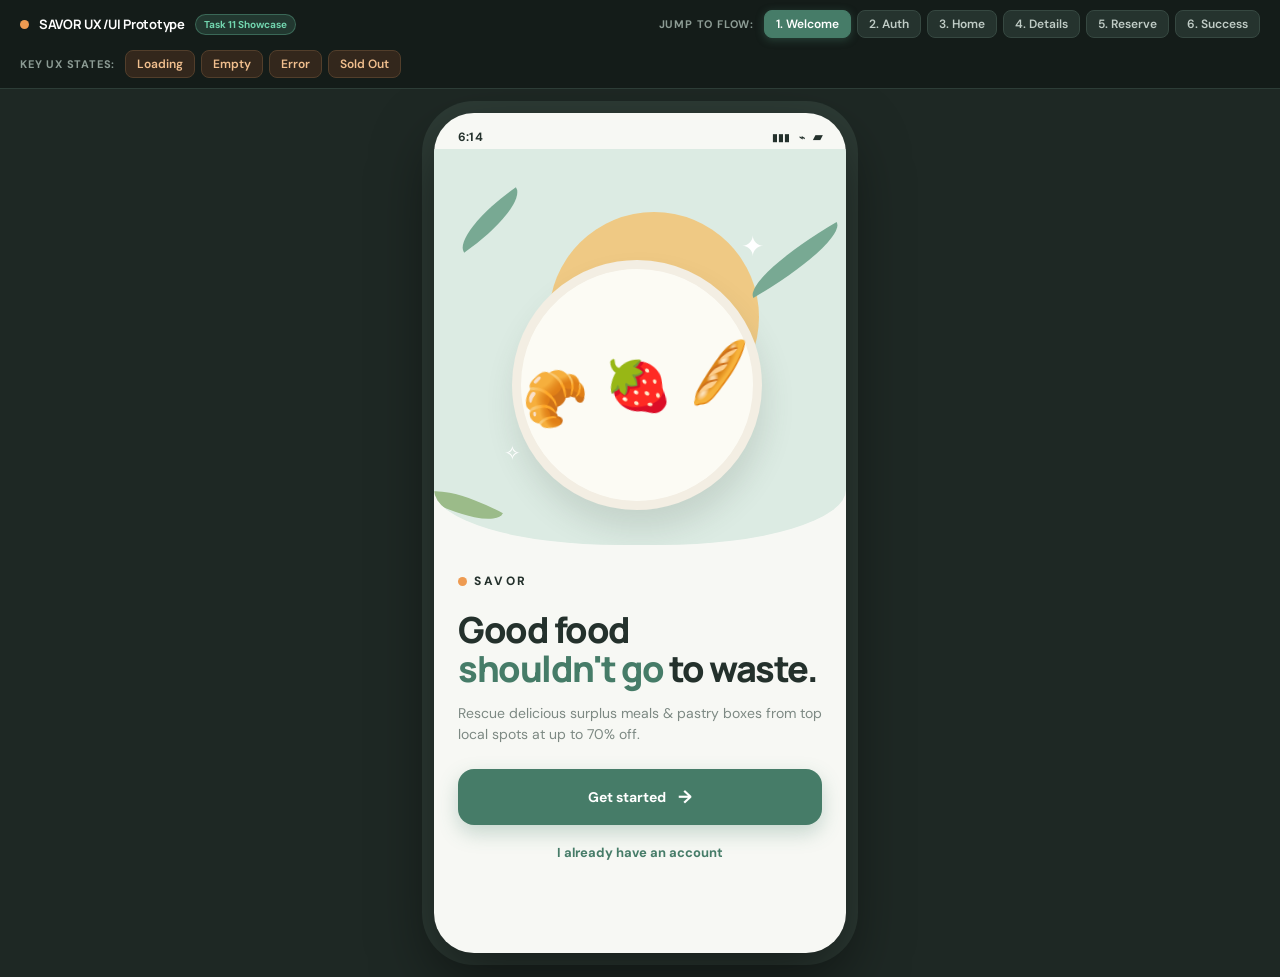
==== index.html @ 4ae8ae13 "Build complete Savor mobile experience Co-authored-by: Copilot <223556219+Copilot@users.noreply.gith" ====
<!doctype html>
<html lang="en">
  <head>
    <meta charset="UTF-8" />
    <meta name="viewport" content="width=device-width, initial-scale=1.0" />
    <meta name="theme-color" content="#f7f8f4" />
    <title>Savor — Good Food Rescued | Mobile UX/UI Design</title>
    <link rel="preconnect" href="https://fonts.googleapis.com" />
    <link rel="preconnect" href="https://fonts.gstatic.com" crossorigin />
    <link href="https://fonts.googleapis.com/css2?family=DM+Sans:ital,opsz,wght@0,9..40,400..800;1,9..40,400..800&family=Manrope:wght@500;600;700;800&display=swap" rel="stylesheet" />
    <link rel="stylesheet" href="styles.css" />
  </head>
  <body>
    <!-- Global Demo / State Switcher Bar -->
    <header class="demo-bar" aria-label="Interactive UX Prototype State Switcher">
      <div class="demo-branding">
        <span class="brand-dot"></span>
        <strong>SAVOR UX/UI Prototype</strong>
        <span class="demo-badge">Task 11 Showcase</span>
      </div>
      <div class="demo-nav">
        <span class="demo-label">Jump to Flow:</span>
        <button class="demo-btn active" data-go="welcome">1. Welcome</button>
        <button class="demo-btn" data-go="auth">2. Auth</button>
        <button class="demo-btn" data-go="home">3. Home</button>
        <button class="demo-btn" data-go="details">4. Details</button>
        <button class="demo-btn" data-go="reserve">5. Reserve</button>
        <button class="demo-btn" data-go="success">6. Success</button>
      </div>
      <div class="demo-states">
        <span class="demo-label">Key UX States:</span>
        <button class="demo-btn state-btn" data-go="loading">Loading</button>
        <button class="demo-btn state-btn" data-go="empty">Empty</button>
        <button class="demo-btn state-btn" data-go="error">Error</button>
        <button class="demo-btn state-btn" data-go="soldout">Sold Out</button>
      </div>
    </header>

    <div class="main-container">
      <main class="device-shell" aria-label="Savor mobile application preview">
        <!-- Status Bar -->
        <div class="status-bar">
          <span class="status-time" id="live-time">9:41</span>
          <div class="status-icons">
            <span title="Signal">▮▮▮</span>
            <span title="Wi-Fi">⌁</span>
            <span class="battery" title="Battery">▰</span>
          </div>
        </div>

        <section class="app-view">
          <div id="toast" class="toast" role="status" aria-live="polite"></div>

          <!-- 1. WELCOME / ONBOARDING SCREEN -->
          <section id="screen-welcome" class="screen active">
            <div class="welcome-art">
              <div class="sun"></div>
              <div class="leaf leaf-one"></div>
              <div class="leaf leaf-two"></div>
              <div class="leaf leaf-three"></div>
              <div class="plate">
                <span>🥐</span>
                <span>🍓</span>
                <span>🥖</span>
              </div>
              <div class="spark spark-one">✦</div>
              <div class="spark spark-two">✧</div>
            </div>
            <div class="welcome-copy">
              <div class="brand-mark"><span class="brand-dot"></span>SAVOR</div>
              <h1>Good food<br /><em>shouldn't go</em> to waste.</h1>
              <p>Rescue delicious surplus meals & pastry boxes from top local spots at up to 70% off.</p>
              <button class="button primary full" data-go="auth">Get started <span>→</span></button>
              <button class="text-button" data-go="auth">I already have an account</button>
            </div>
          </section>

          <!-- 2. AUTHENTICATION SCREEN -->
          <section id="screen-auth" class="screen">
            <header class="simple-header">
              <button class="icon-button" data-go="welcome" aria-label="Back">←</button>
              <span class="brand-mark small"><span class="brand-dot"></span>SAVOR</span>
              <span class="header-spacer"></span>
            </header>
            <div class="auth-content">
              <div class="eyebrow">WELCOME IN</div>
              <h2>Let's find your<br /><em>first rescue.</em></h2>
              <p class="muted">Join a community saving good food and supporting local neighborhood spots.</p>

              <form id="auth-form" onsubmit="return false;">
                <div class="form-stack">
                  <div class="input-group">
                    <label for="email">Email address</label>
                    <input id="email" type="email" placeholder="you@example.com" value="alex@example.com" required />
                  </div>
                  <div class="input-group">
                    <label for="password">Password</label>
                    <div class="password-input">
                      <input id="password" type="password" placeholder="At least 8 characters" value="password123" required />
                      <button type="button" id="toggle-password" aria-label="Toggle password visibility">👁</button>
                    </div>
                  </div>
                </div>
                <button type="submit" class="button primary full" id="auth-submit-btn" data-go="home">Continue <span>→</span></button>
              </form>

              <div class="divider"><span>or continue with</span></div>
              <button class="social-button" id="google-auth-btn"><span class="google">G</span> Google Sign-In</button>
              <p class="terms">By continuing, you agree to Savor's <u>Terms of Service</u> and <u>Privacy Policy</u>.</p>
            </div>
          </section>

          <!-- 3. HOME / EXPLORE SCREEN -->
          <section id="screen-home" class="screen">
            <header class="home-header">
              <div>
                <div class="greeting">TUESDAY, OCTOBER 7</div>
                <h2>Good morning, Alex <span>✦</span></h2>
              </div>
              <button class="avatar" title="Account profile">A</button>
            </header>

            <div class="location-pill" id="location-picker">
              <span>⌖</span> Brooklyn, NY <span class="chevron">⌄</span>
            </div>

            <div class="home-scroll">
              <!-- Impact Metrics Card -->
              <div class="impact-card">
                <div>
                  <span class="impact-label">YOUR IMPACT</span>
                  <strong>4.8 lbs</strong>
                  <p>of delicious food rescued · 2.1kg CO₂ saved</p>
                </div>
                <div class="impact-icon">♻</div>
                <div class="progress-line" title="Progress toward monthly goal"><span style="width: 65%;"></span></div>
              </div>

              <!-- Search Bar -->
              <div class="search-box">
                <span class="search-icon">⌕</span>
                <input type="text" id="search-input" aria-label="Search rescue boxes" placeholder="Search bakery, sushi, coffee, produce..." />
              </div>

              <!-- Categories -->
              <div class="section-heading">
                <h3>Rescues near you</h3>
                <button class="link-button" data-go="empty">See all (12)</button>
              </div>

              <div class="category-row" id="category-row">
                <button class="category active" data-cat="all">All</button>
                <button class="category" data-cat="bakery">Bakery</button>
                <button class="category" data-cat="produce">Produce</button>
                <button class="category" data-cat="meals">Prepared Meals</button>
                <button class="category" data-cat="cafe">Café & Coffee</button>
              </div>

              <!-- Rescue Cards List -->
              <div id="rescue-list">
                <!-- Card 1: Available -->
                <article class="rescue-card" data-go="details">
                  <div class="food-image bakery-image">
                    <span class="image-tag">ENDS SOON</span>
                    <button class="heart-btn" aria-label="Save to favorites">♡</button>
                    <div class="food-emoji">🥐</div>
                  </div>
                  <div class="card-info">
                    <div class="merchant-line">
                      <span>Le Petit Grain</span>
                      <span class="distance">0.3 mi</span>
                    </div>
                    <h3>Morning bakery surprise box</h3>
                    <p>Artisanal croissants, sourdough & danishes</p>
                    <div class="card-bottom">
                      <strong>$5.00 <del>$18.00</del></strong>
                      <span class="time urgent">● Pickup 10:00–10:30 AM</span>
                    </div>
                  </div>
                </article>

                <!-- Card 2: Available -->
                <article class="rescue-card" data-go="details">
                  <div class="food-image produce-image">
                    <button class="heart-btn" aria-label="Save to favorites">♡</button>
                    <div class="food-emoji">🥬</div>
                  </div>
                  <div class="card-info">
                    <div class="merchant-line">
                      <span>Greenhouse Market</span>
                      <span class="distance">0.7 mi</span>
                    </div>
                    <h3>Seasonal organic produce box</h3>
                    <p>Fresh organic fruits, herbs and leafy greens</p>
                    <div class="card-bottom">
                      <strong>$7.00 <del>$24.00</del></strong>
                      <span class="time">● Pickup 5:00–7:00 PM</span>
                    </div>
                  </div>
                </article>

                <!-- Card 3: Sold Out Trigger -->
                <article class="rescue-card sold-out-card" data-go="soldout">
                  <div class="food-image cafe-image">
                    <span class="image-tag tag-soldout">SOLD OUT</span>
                    <button class="heart-btn" aria-label="Save to favorites">♡</button>
                    <div class="food-emoji">☕</div>
                  </div>
                  <div class="card-info">
                    <div class="merchant-line">
                      <span>Brooklyn Craft Roast</span>
                      <span class="distance">0.5 mi</span>
                    </div>
                    <h3>Daily Espresso & Bagel Bag</h3>
                    <p>Freshly baked bagels & specialty coffee treats</p>
                    <div class="card-bottom">
                      <strong class="text-muted">$4.50 <del>$15.00</del></strong>
                      <span class="time disabled-text">● All boxes claimed</span>
                    </div>
                  </div>
                </article>
              </div>

              <!-- How Savor Works Section -->
              <div class="section-heading inspiration">
                <h3>How Savor works</h3>
              </div>
              <div class="how-card">
                <span class="how-num">01</span>
                <div>
                  <strong>Find surplus food</strong>
                  <p>Browse top local spots offering discounted surplus boxes.</p>
                </div>
                <span>→</span>
              </div>
            </div>

            <!-- Tab Navigation Bar -->
            <nav class="tab-bar">
              <button class="tab selected" data-tab="home"><span>⌂</span>Home</button>
              <button class="tab" data-tab="explore" data-go="empty"><span>⌕</span>Explore</button>
              <button class="tab" data-tab="saved" data-go="empty"><span>♡</span>Saved</button>
              <button class="tab" data-tab="profile" data-go="auth"><span>♙</span>Profile</button>
            </nav>
          </section>

          <!-- 4. PRODUCT DETAILS SCREEN -->
          <section id="screen-details" class="screen">
            <header class="detail-header">
              <button class="round-button" data-go="home" aria-label="Back">←</button>
              <div class="detail-actions">
                <button class="round-button heart-toggle-detail" aria-label="Favorite">♡</button>
                <button class="round-button share-detail" aria-label="Share">⤴</button>
              </div>
            </header>
            <div class="detail-scroll">
              <div class="detail-image bakery-image">
                <span class="image-tag">3 BOXES LEFT</span>
                <div class="detail-food">🥐</div>
                <div class="image-dots"><i class="active"></i><i></i><i></i></div>
              </div>
              <div class="detail-content">
                <div class="merchant-line">
                  <span>LE PETIT GRAIN · 0.3 MI AWAY</span>
                  <span class="verified" title="Verified Partner">✓</span>
                </div>
                <h1>Morning bakery surprise box</h1>
                <p class="detail-description">
                  A delicious assortment of today's freshly baked artisanal pastries, croissants, brioches, and sourdough loaves that deserve to be enjoyed. Help reduce waste while savoring gourmet bakery items.
                </p>

                <div class="detail-facts">
                  <div>
                    <span>📦</span>
                    <strong>4–6 items</strong>
                    <small>Estimated contents</small>
                  </div>
                  <div>
                    <span>⏰</span>
                    <strong>10:00–10:30 AM</strong>
                    <small>Pickup window today</small>
                  </div>
                  <div>
                    <span>🌱</span>
                    <strong>Vegetarian</strong>
                    <small>Dietary info</small>
                  </div>
                </div>

                <div class="seller">
                  <div class="seller-logo">LP</div>
                  <div>
                    <strong>Le Petit Grain Bakery</strong>
                    <p>4.9 ★★★★★ (128 rescues)</p>
                  </div>
                  <button class="link-button" id="view-shop-btn">View shop</button>
                </div>
              </div>
            </div>

            <div class="bottom-cta">
              <div>
                <span class="price">$5.00</span>
                <del>$18.00</del>
                <small>Taxes included</small>
              </div>
              <button class="button primary" data-go="reserve">Reserve box <span>→</span></button>
            </div>
          </section>

          <!-- 5. ACTION / FORM (RESERVATION & CHECKOUT) SCREEN -->
          <section id="screen-reserve" class="screen">
            <header class="simple-header">
              <button class="icon-button" data-go="details" aria-label="Back">←</button>
              <strong>Reserve your rescue</strong>
              <span class="header-spacer"></span>
            </header>

            <div class="reserve-scroll">
              <div class="stepper">
                <span class="done" title="Step 1: Item Selected">✓</span>
                <i></i>
                <span class="current" title="Step 2: Pickup & Payment Details">2</span>
                <i></i>
                <span>3</span>
              </div>

              <div class="reservation-summary">
                <div class="mini-food bakery-image">🥐</div>
                <div>
                  <strong>Morning bakery surprise box</strong>
                  <p>Le Petit Grain · Today</p>
                </div>
                <div class="summary-price">$5.00</div>
              </div>

              <div class="form-section">
                <div class="section-heading">
                  <h3>Reservation details</h3>
                  <span class="required">ALL FIELDS REQUIRED</span>
                </div>

                <label for="pickup-name">Pickup Person Name
                  <input type="text" id="pickup-name" value="Alex Morgan" required />
                </label>

                <div class="input-group">
                  <span class="label-text" id="quantity-select-label">Quantity</span>
                  <div class="quantity-control" aria-labelledby="quantity-select-label">
                    <button type="button" class="qty-btn" id="qty-minus" aria-label="Decrease quantity">-</button>
                    <span id="qty-value">1 box</span>
                    <button type="button" class="qty-btn" id="qty-plus" aria-label="Increase quantity">+</button>
                  </div>
                </div>

                <div class="input-group">
                  <span class="label-text">Pickup Time Window</span>
                  <div class="select-input" id="time-window-select">
                    <span>Today, 10:00 AM – 10:30 AM</span>
                    <span class="chevron">⌄</span>
                  </div>
                </div>

                <div class="input-group">
                  <span class="label-text">Payment Method</span>
                  <div class="select-input" id="payment-method-select">
                    <span><span class="card-brand">VISA</span> •••• 4242</span>
                    <span class="chevron">Change ⌄</span>
                  </div>
                </div>
              </div>

              <!-- Price Breakdown -->
              <div class="price-breakdown">
                <div class="breakdown-row"><span>Item subtotal (1x box)</span><span>$5.00</span></div>
                <div class="breakdown-row"><span>Service fee (Food rescue support)</span><span>$0.50</span></div>
                <div class="breakdown-row total-row"><span>Total charge</span><span id="checkout-total">$5.50</span></div>
              </div>

              <div class="notice"><span>💡</span>
                <p>Please bring your own reusable bag if possible. Show your digital order ticket upon pickup.</p>
              </div>
            </div>

            <div class="bottom-cta">
              <div>
                <span class="price" id="checkout-total-cta">$5.50</span>
                <small>Charged upon confirmation</small>
              </div>
              <button class="button primary" id="confirm-reservation-btn" data-go="success">Confirm reservation</button>
            </div>
          </section>

          <!-- 6. CONFIRMATION / SUCCESS SCREEN -->
          <section id="screen-success" class="screen">
            <div class="success-content">
              <div class="success-mark">✓</div>
              <div class="eyebrow">RESERVATION CONFIRMED</div>
              <h1>Your rescue is<br /><em>waiting for you.</em></h1>
              <p class="muted">We've saved your Morning bakery box at Le Petit Grain!</p>

              <!-- Digital Ticket Component -->
              <div class="ticket">
                <div class="ticket-top">
                  <div>
                    <span>PICKUP WINDOW TODAY</span>
                    <strong>10:00 AM – 10:30 AM</strong>
                  </div>
                  <div class="ticket-code">
                    SVR
                    <b>#2841</b>
                  </div>
                </div>
                <div class="ticket-divider"></div>
                <div class="ticket-bottom">
                  <div class="seller-logo">LP</div>
                  <div>
                    <strong>Le Petit Grain Bakery</strong>
                    <p>182 Atlantic Ave, Brooklyn NY</p>
                  </div>
                  <span class="map-pin">⌖</span>
                </div>
                <!-- Simulated Barcode -->
                <div class="ticket-barcode">
                  <div class="barcode-lines">||||| | |||| ||| |||| | ||||| |||</div>
                  <small>Present this screen to staff at pickup</small>
                </div>
              </div>

              <div class="success-actions">
                <button class="button primary full" data-go="home">Back to Home <span>→</span></button>
                <button class="outline-button full" id="add-cal-btn">Add to Calendar 📅</button>
              </div>
              <p class="success-foot">Confirmation receipt emailed to <strong>alex@example.com</strong></p>
            </div>
          </section>

          <!-- 7. STATE: EMPTY STATE -->
          <section id="screen-empty" class="screen state-screen">
            <button class="icon-button back-state" data-go="home" aria-label="Back">←</button>
            <div class="state-illustration">⌕</div>
            <h2>No rescues here <em>yet.</em></h2>
            <p class="muted">All surplus boxes in this category have been claimed for today. Check back soon or try expanding your search distance.</p>
            <button class="button primary" data-go="home">Back to Home</button>
          </section>

          <!-- 8. STATE: ERROR STATE -->
          <section id="screen-error" class="screen state-screen">
            <button class="icon-button back-state" data-go="home" aria-label="Back">←</button>
            <div class="state-illustration error">!</div>
            <h2>Something went<br /><em>off course.</em></h2>
            <p class="muted">We couldn't load nearby rescues due to a connection drop. Please check your internet connection.</p>
            <button class="button primary" id="retry-error-btn" data-state="loading">Retry connection</button>
          </section>

          <!-- 9. STATE: LOADING STATE -->
          <section id="screen-loading" class="screen state-screen">
            <div class="spinner"></div>
            <h2>Finding good food<br /><em>near you...</em></h2>
            <p class="muted">Locating nearby partners and available surplus boxes.</p>
          </section>

          <!-- 10. STATE: SOLD OUT / DISABLED STATE -->
          <section id="screen-soldout" class="screen">
            <header class="detail-header">
              <button class="round-button" data-go="home" aria-label="Back">←</button>
              <div class="detail-actions">
                <button class="round-button">♡</button>
              </div>
            </header>
            <div class="detail-scroll">
              <div class="detail-image cafe-image">
                <span class="image-tag tag-soldout">SOLD OUT FOR TODAY</span>
                <div class="detail-food">☕</div>
              </div>
              <div class="detail-content">
                <div class="merchant-line">
                  <span>BROOKLYN CRAFT ROAST · 0.5 MI AWAY</span>
                  <span class="verified">✓</span>
                </div>
                <h1>Daily Espresso & Bagel Bag</h1>
                <p class="detail-description">
                  Freshly baked artisanal bagels & espresso roast treats. All surplus boxes for today have been claimed by fellow food rescuers.
                </p>

                <div class="disabled-banner">
                  <span>⏰</span>
                  <div>
                    <strong>Sold Out for Today</strong>
                    <p>New surplus boxes from this store drop daily at 8:00 AM.</p>
                  </div>
                </div>

                <div class="seller">
                  <div class="seller-logo">BC</div>
                  <div>
                    <strong>Brooklyn Craft Roast</strong>
                    <p>4.8 ★★★★★ (94 rescues)</p>
                  </div>
                  <button class="link-button">Notify me when available</button>
                </div>
              </div>
            </div>

            <div class="bottom-cta disabled-cta">
              <div>
                <span class="price text-muted">$4.50</span>
                <small>Currently unavailable</small>
              </div>
              <button class="button primary full disabled-btn" disabled>Sold Out for Today</button>
            </div>
          </section>

        </section>
      </main>
    </div>

    <script src="app.js"></script>
  </body>
</html>
---- styles.css ----
:root {
  --ink: #24312c;
  --muted: #7d8983;
  --green: #467c68;
  --green-dark: #32584a;
  --light-green: #dfece4;
  --cream: #f7f8f4;
  --orange: #ee9b51;
  --orange-dark: #cc782f;
  --red: #d9534f;
  --line: #e5e9e4;
  --card-bg: #ffffff;
  --shadow-sm: 0 4px 12px rgba(45, 65, 56, 0.06);
  --shadow-lg: 0 18px 45px rgba(45, 65, 56, 0.12);
  --radius-sm: 8px;
  --radius-md: 14px;
  --radius-lg: 20px;
}

* {
  box-sizing: border-box;
}

body {
  margin: 0;
  background: #1e2824;
  color: var(--ink);
  font-family: "DM Sans", -apple-system, BlinkMacSystemFont, sans-serif;
  min-height: 100vh;
  display: flex;
  flex-direction: column;
}

button, input {
  font: inherit;
}

/* Global Demo Switcher Bar */
.demo-bar {
  background: #141c19;
  border-bottom: 1px solid #2d3d37;
  padding: 10px 20px;
  display: flex;
  flex-wrap: wrap;
  align-items: center;
  justify-content: space-between;
  gap: 12px;
  color: #d1d9d5;
  font-size: 13px;
  z-index: 100;
}

.demo-branding {
  display: flex;
  align-items: center;
  gap: 10px;
}

.demo-branding strong {
  color: #ffffff;
  font-family: "Manrope", sans-serif;
  font-weight: 700;
  letter-spacing: -0.3px;
}

.demo-badge {
  background: rgba(70, 124, 104, 0.3);
  color: #72d6af;
  font-size: 10px;
  font-weight: 700;
  padding: 3px 8px;
  border-radius: 20px;
  border: 1px solid rgba(114, 214, 175, 0.3);
}

.demo-nav, .demo-states {
  display: flex;
  align-items: center;
  gap: 6px;
  flex-wrap: wrap;
}

.demo-label {
  font-size: 11px;
  color: #8c9b94;
  text-transform: uppercase;
  letter-spacing: 0.8px;
  font-weight: 700;
  margin-right: 4px;
}

.demo-btn {
  background: #25332e;
  border: 1px solid #364841;
  color: #c0ccc6;
  padding: 5px 11px;
  border-radius: 8px;
  font-size: 12px;
  font-weight: 600;
  cursor: pointer;
  transition: all 0.15s ease;
}

.demo-btn:hover {
  background: #32453e;
  color: #ffffff;
  border-color: #486157;
}

.demo-btn.active {
  background: var(--green);
  color: #ffffff;
  border-color: var(--green);
  box-shadow: 0 2px 8px rgba(70, 124, 104, 0.4);
}

.demo-btn.state-btn {
  border-color: #523e2b;
  background: #33271c;
  color: #f1bf8e;
}

.demo-btn.state-btn:hover {
  background: var(--orange-dark);
  color: #ffffff;
  border-color: var(--orange-dark);
}

/* Device Shell Layout */
.main-container {
  flex: 1;
  display: flex;
  align-items: center;
  justify-content: center;
  padding: 24px 16px;
}

.device-shell {
  width: 100%;
  max-width: 412px;
  min-height: 840px;
  background: var(--cream);
  position: relative;
  overflow: hidden;
  border-radius: 40px;
  box-shadow: 0 25px 60px rgba(0, 0, 0, 0.5), 0 0 0 12px #2d3b35;
}

/* Phone Status Bar */
.status-bar {
  height: 36px;
  padding: 12px 24px 0;
  display: flex;
  justify-content: space-between;
  align-items: center;
  font-size: 12px;
  font-weight: 700;
  letter-spacing: 0.2px;
  color: var(--ink);
  z-index: 10;
  position: relative;
}

.status-icons {
  display: flex;
  gap: 8px;
  align-items: center;
  font-size: 10px;
}

.battery {
  font-size: 12px;
  color: var(--ink);
}

/* App View Container */
.app-view {
  min-height: calc(840px - 36px);
  position: relative;
}

.screen {
  display: none;
  min-height: calc(840px - 36px);
  position: relative;
}

.screen.active {
  display: block;
  animation: fadeIn 0.2s ease-out;
}

@keyframes fadeIn {
  from { opacity: 0; transform: translateY(4px); }
  to { opacity: 1; transform: translateY(0); }
}

/* Toast Notifications */
.toast {
  position: absolute;
  top: 12px;
  left: 20px;
  right: 20px;
  z-index: 99;
  background: #18221e;
  color: #ffffff;
  padding: 12px 16px;
  border-radius: 12px;
  font-size: 12px;
  font-weight: 600;
  text-align: center;
  box-shadow: 0 10px 25px rgba(0, 0, 0, 0.3);
  transform: translateY(-80px);
  opacity: 0;
  transition: all 0.3s cubic-bezier(0.175, 0.885, 0.32, 1.275);
  pointer-events: none;
}

.toast.show {
  transform: translateY(0);
  opacity: 1;
}

/* Shared UI Branding & Elements */
.brand-mark {
  display: flex;
  align-items: center;
  gap: 7px;
  font-size: 12px;
  font-weight: 800;
  letter-spacing: 2.5px;
  color: var(--ink);
}

.brand-mark.small {
  font-size: 11px;
}

.brand-dot {
  background: var(--orange);
  width: 9px;
  height: 9px;
  border-radius: 50%;
  display: inline-block;
}

.header-spacer {
  width: 24px;
}

/* Button Component Styles */
.button {
  border: 0;
  border-radius: 16px;
  padding: 16px 20px;
  font-weight: 700;
  font-size: 14px;
  cursor: pointer;
  display: inline-flex;
  align-items: center;
  justify-content: center;
  gap: 12px;
  transition: transform 0.15s ease, background 0.15s ease, box-shadow 0.15s ease;
}

.button:active {
  transform: scale(0.98);
}

.button.primary {
  color: white;
  background: var(--green);
  box-shadow: 0 8px 20px rgba(70, 124, 104, 0.28);
}

.button.primary:hover {
  background: var(--green-dark);
}

.button.full {
  width: 100%;
}

.button span {
  font-size: 18px;
}

.button.disabled-btn, .button:disabled {
  background: #cbd3ce;
  color: #7b8881;
  box-shadow: none;
  cursor: not-allowed;
  transform: none;
}

.text-button, .link-button {
  border: 0;
  background: none;
  color: var(--green);
  font-weight: 700;
  cursor: pointer;
}

.text-button {
  display: block;
  margin: 18px auto 0;
  font-size: 13px;
}

.link-button {
  font-size: 12px;
}

.simple-header {
  height: 64px;
  padding: 12px 20px;
  display: flex;
  align-items: center;
  justify-content: space-between;
}

.icon-button, .round-button {
  background: none;
  border: 0;
  color: var(--ink);
  font-size: 20px;
  cursor: pointer;
  display: grid;
  place-items: center;
  width: 36px;
  height: 36px;
  border-radius: 50%;
}

.icon-button:hover, .round-button:hover {
  background: rgba(0, 0, 0, 0.05);
}

/* 1. WELCOME SCREEN */
.welcome-art {
  height: 44vh;
  min-height: 330px;
  background: #dcebe3;
  position: relative;
  overflow: hidden;
  border-radius: 0 0 45% 45% / 0 0 14% 14%;
}

.sun {
  position: absolute;
  width: 210px;
  height: 210px;
  background: #f1c77c;
  border-radius: 50%;
  top: 16%;
  left: 28%;
  opacity: 0.92;
}

.plate {
  position: absolute;
  background: #fcfbf4;
  border: 9px solid #f3eee3;
  width: 250px;
  height: 250px;
  border-radius: 50%;
  top: 28%;
  left: 19%;
  box-shadow: 0 20px 30px rgba(66, 80, 67, 0.15);
  display: flex;
  align-items: center;
  justify-content: center;
  gap: 16px;
  font-size: 54px;
  transform: rotate(-9deg);
}

.leaf {
  position: absolute;
  width: 80px;
  height: 24px;
  background: #78a993;
  border-radius: 100% 0;
  transform: rotate(-35deg);
}

.leaf-one { top: 15%; left: 4%; }
.leaf-two { top: 25%; right: -1%; transform: rotate(150deg); width: 110px; }
.leaf-three { bottom: 7%; left: -3%; transform: rotate(28deg); background: #9bbb89; }

.spark { position: absolute; color: white; font-size: 28px; }
.spark-one { top: 20%; right: 20%; }
.spark-two { bottom: 20%; left: 17%; font-size: 20px; }

.welcome-copy {
  padding: 28px 24px;
}

.welcome-copy h1, .auth-content h2, .state-screen h2 {
  font: 800 36px/1.08 "Manrope", sans-serif;
  letter-spacing: -1.5px;
  margin: 22px 0 14px;
}

.welcome-copy h1 em, .auth-content h2 em, .state-screen h2 em, .success-content h1 em {
  color: var(--green);
  font-style: normal;
}

.welcome-copy p {
  color: var(--muted);
  margin: 0 0 24px;
  line-height: 1.5;
  font-size: 14px;
}

/* 2. AUTHENTICATION SCREEN */
.auth-content {
  padding: 24px 24px 32px;
}

.eyebrow, .greeting {
  font-size: 10px;
  letter-spacing: 1.8px;
  color: var(--green);
  font-weight: 800;
  text-transform: uppercase;
}

.auth-content h2 {
  font-size: 32px;
  margin: 14px 0 10px;
}

.muted {
  color: var(--muted);
  line-height: 1.5;
  font-size: 13px;
}

.form-stack {
  display: grid;
  gap: 16px;
  margin: 24px 0 20px;
}

.input-group {
  display: grid;
  gap: 6px;
}

.input-group label, .label-text {
  font-size: 12px;
  font-weight: 700;
  color: #4e5e56;
}

input, .select-input {
  border: 1px solid var(--line);
  border-radius: 12px;
  padding: 14px 16px;
  background: #ffffff;
  color: var(--ink);
  outline: none;
  font-size: 14px;
  width: 100%;
  transition: border-color 0.2s;
}

input:focus {
  border-color: var(--green);
  box-shadow: 0 0 0 3px rgba(70, 124, 104, 0.12);
}

.password-input {
  display: flex;
  background: white;
  border: 1px solid var(--line);
  border-radius: 12px;
  overflow: hidden;
}

.password-input input {
  border: 0;
  flex: 1;
  background: transparent;
}

.password-input button {
  border: 0;
  background: none;
  color: var(--muted);
  padding: 0 14px;
  cursor: pointer;
}

.divider {
  display: flex;
  align-items: center;
  gap: 12px;
  color: #a0aaa4;
  font-size: 11px;
  margin: 20px 0;
}

.divider:before, .divider:after {
  content: "";
  height: 1px;
  background: var(--line);
  flex: 1;
}

.social-button, .outline-button {
  border: 1px solid var(--line);
  background: #ffffff;
  border-radius: 14px;
  padding: 14px;
  width: 100%;
  font-weight: 700;
  font-size: 13px;
  color: var(--ink);
  cursor: pointer;
  transition: background 0.15s;
}

.social-button:hover, .outline-button:hover {
  background: #f0f4f1;
}

.google {
  font-weight: 800;
  color: #4285f4;
  margin-right: 6px;
}

.terms {
  text-align: center;
  color: #a2aaa5;
  font-size: 10px;
  line-height: 1.5;
  margin-top: 18px;
}

/* 3. HOME SCREEN */
.home-header {
  padding: 16px 20px 8px;
  display: flex;
  justify-content: space-between;
  align-items: center;
}

.home-header h2 {
  margin: 6px 0 0;
  font: 700 20px "Manrope", sans-serif;
}

.home-header h2 span {
  color: var(--orange);
}

.avatar {
  width: 38px;
  height: 38px;
  border: 0;
  border-radius: 50%;
  background: #c9ded2;
  color: var(--green);
  font-weight: 800;
  cursor: pointer;
}

.location-pill {
  margin: 0 20px 14px;
  color: var(--green);
  font-size: 12px;
  font-weight: 700;
  display: inline-flex;
  gap: 6px;
  align-items: center;
  cursor: pointer;
}

.chevron {
  font-size: 10px;
}

.home-scroll {
  padding: 0 20px 90px;
  max-height: calc(840px - 140px);
  overflow-y: auto;
}

.impact-card {
  position: relative;
  background: var(--green);
  color: white;
  border-radius: 18px;
  padding: 16px 18px;
  overflow: hidden;
  margin-bottom: 16px;
}

.impact-label {
  display: block;
  font-size: 9px;
  letter-spacing: 1.4px;
  opacity: 0.8;
  font-weight: 800;
}

.impact-card strong {
  font: 800 28px "Manrope", sans-serif;
  display: block;
  margin-top: 4px;
}

.impact-card p {
  font-size: 11px;
  margin: 2px 0 14px;
  opacity: 0.85;
}

.impact-icon {
  position: absolute;
  right: 20px;
  top: 18px;
  border: 1px solid rgba(255, 255, 255, 0.35);
  width: 42px;
  height: 42px;
  border-radius: 50%;
  display: grid;
  place-items: center;
  font-size: 20px;
}

.progress-line {
  height: 4px;
  background: rgba(255, 255, 255, 0.2);
  border-radius: 4px;
}

.progress-line span {
  display: block;
  height: 100%;
  background: #f3cb80;
  border-radius: 4px;
}

/* Search Box */
.search-box {
  position: relative;
  margin-bottom: 18px;
}

.search-icon {
  position: absolute;
  left: 14px;
  top: 50%;
  transform: translateY(-50%);
  color: var(--muted);
  font-size: 16px;
}

.search-box input {
  padding-left: 38px;
  background: #ffffff;
  border-radius: 14px;
  font-size: 13px;
}

.section-heading {
  display: flex;
  align-items: center;
  justify-content: space-between;
  margin: 20px 0 12px;
}

.section-heading h3 {
  font: 700 16px "Manrope", sans-serif;
  margin: 0;
}

.category-row {
  display: flex;
  gap: 8px;
  overflow-x: auto;
  margin-bottom: 16px;
  padding-bottom: 4px;
  scrollbar-width: none;
}

.category {
  border: 1px solid var(--line);
  background: #ffffff;
  border-radius: 20px;
  padding: 8px 14px;
  color: #72827a;
  font-size: 12px;
  font-weight: 600;
  white-space: nowrap;
  cursor: pointer;
  transition: all 0.15s;
}

.category.active {
  background: #dcebe3;
  color: var(--green);
  border-color: #bcdac9;
  font-weight: 700;
}

/* Rescue Cards */
.rescue-card {
  background: #ffffff;
  border-radius: 18px;
  margin-bottom: 14px;
  overflow: hidden;
  box-shadow: var(--shadow-sm);
  cursor: pointer;
  transition: transform 0.15s, box-shadow 0.15s;
}

.rescue-card:hover {
  transform: translateY(-2px);
  box-shadow: 0 8px 24px rgba(45, 65, 56, 0.12);
}

.food-image {
  height: 135px;
  position: relative;
  display: grid;
  place-items: center;
  overflow: hidden;
}

.bakery-image { background: linear-gradient(135deg, #f4c285, #de8753); }
.produce-image { background: linear-gradient(135deg, #b4d19c, #669b78); }
.cafe-image { background: linear-gradient(135deg, #c7a17a, #8c6239); }

.food-emoji {
  font-size: 80px;
  filter: drop-shadow(0 10px 7px rgba(74, 43, 22, 0.22));
  transform: rotate(-9deg);
}

.image-tag {
  position: absolute;
  left: 12px;
  top: 12px;
  padding: 5px 8px;
  background: rgba(252, 251, 246, 0.92);
  border-radius: 6px;
  font-size: 9px;
  letter-spacing: 0.8px;
  color: #a35c36;
  font-weight: 800;
}

.tag-soldout {
  background: rgba(40, 30, 20, 0.85);
  color: #f3a882;
}

.heart-btn {
  position: absolute;
  right: 12px;
  top: 12px;
  background: rgba(255, 255, 255, 0.85);
  width: 28px;
  height: 28px;
  border-radius: 50%;
  border: 0;
  display: grid;
  place-items: center;
  font-size: 15px;
  color: #6e5e52;
  cursor: pointer;
}

.heart-btn.liked {
  color: #e04848;
  background: #ffffff;
}

.card-info {
  padding: 12px 16px 16px;
}

.merchant-line {
  display: flex;
  justify-content: space-between;
  color: #6e8178;
  font-size: 10px;
  font-weight: 700;
  letter-spacing: 0.3px;
}

.distance {
  color: #929d96;
}

.card-info h3 {
  font: 700 15px "Manrope", sans-serif;
  margin: 6px 0 4px;
}

.card-info p {
  font-size: 12px;
  color: var(--muted);
  margin: 0 0 12px;
}

.card-bottom {
  display: flex;
  justify-content: space-between;
  align-items: center;
}

.card-bottom strong {
  font-size: 15px;
}

.card-bottom del {
  font-size: 11px;
  color: #aab1ad;
  font-weight: 400;
  margin-left: 4px;
}

.time {
  font-size: 10px;
  color: #6e8178;
  font-weight: 700;
}

.time.urgent {
  color: #d67939;
}

.disabled-text {
  color: #a2aba5;
}

/* How Savor Works */
.how-card {
  background: #edf2ec;
  border-radius: 16px;
  padding: 16px;
  display: flex;
  align-items: center;
  gap: 14px;
  font-size: 12px;
}

.how-num {
  color: var(--orange);
  font-weight: 800;
  font-size: 14px;
}

.how-card div { flex: 1; }
.how-card p { color: var(--muted); margin: 4px 0 0; line-height: 1.4; }

/* Tab Navigation Bar */
.tab-bar {
  position: absolute;
  bottom: 0;
  left: 0;
  right: 0;
  height: 72px;
  background: rgba(255, 255, 255, 0.96);
  backdrop-filter: blur(8px);
  border-top: 1px solid #edf0ed;
  display: flex;
  justify-content: space-around;
  padding-top: 10px;
  z-index: 10;
}

.tab {
  background: none;
  border: 0;
  color: #a1aaa5;
  font-size: 10px;
  font-weight: 600;
  display: grid;
  gap: 4px;
  place-items: center;
  cursor: pointer;
}

.tab span { font-size: 20px; }
.tab.selected { color: var(--green); font-weight: 700; }

/* 4. DETAILS SCREEN */
.detail-header {
  height: 64px;
  display: flex;
  justify-content: space-between;
  align-items: center;
  padding: 12px 18px;
  position: absolute;
  z-index: 5;
  left: 0;
  right: 0;
}

.detail-actions {
  display: flex;
  gap: 8px;
}

.round-button {
  background: rgba(255, 255, 255, 0.9);
  box-shadow: 0 4px 12px rgba(44, 60, 50, 0.15);
  width: 38px;
  height: 38px;
  border-radius: 50%;
  font-size: 16px;
}

.detail-scroll {
  height: calc(840px - 120px);
  overflow-y: auto;
}

.detail-image {
  height: 42vh;
  min-height: 320px;
  display: grid;
  place-items: center;
  position: relative;
}

.detail-food {
  font-size: 135px;
  filter: drop-shadow(0 16px 8px rgba(74, 43, 22, 0.24));
  transform: rotate(-8deg);
}

.image-dots {
  position: absolute;
  bottom: 14px;
  display: flex;
  gap: 6px;
}

.image-dots i {
  width: 6px;
  height: 6px;
  border-radius: 50%;
  background: rgba(255, 255, 255, 0.55);
}

.image-dots i.active {
  width: 20px;
  border-radius: 4px;
  background: white;
}

.detail-content {
  padding: 22px;
}

.detail-content h1 {
  font: 800 26px "Manrope", sans-serif;
  letter-spacing: -0.6px;
  margin: 8px 0;
}

.detail-description {
  color: var(--muted);
  font-size: 13px;
  line-height: 1.6;
  margin: 0 0 20px;
}

.verified {
  background: var(--green);
  color: #ffffff;
  border-radius: 50%;
  font-size: 9px;
  width: 16px;
  height: 16px;
  display: grid;
  place-items: center;
}

.detail-facts {
  display: flex;
  border-top: 1px solid var(--line);
  border-bottom: 1px solid var(--line);
  padding: 16px 0;
  margin-bottom: 20px;
}

.detail-facts div {
  flex: 1;
  display: grid;
  gap: 3px;
}

.detail-facts div + div {
  border-left: 1px solid var(--line);
  padding-left: 14px;
}

.detail-facts span { font-size: 18px; }
.detail-facts strong { font-size: 12px; }
.detail-facts small { color: var(--muted); font-size: 10px; }

.seller {
  display: flex;
  align-items: center;
  gap: 12px;
  background: #ffffff;
  padding: 12px 14px;
  border-radius: 14px;
  border: 1px solid var(--line);
}

.seller-logo {
  background: #e8d2bb;
  color: #a05d3a;
  border-radius: 10px;
  width: 42px;
  height: 42px;
  display: grid;
  place-items: center;
  font-size: 13px;
  font-weight: 800;
}

.seller div:nth-child(2) { flex: 1; }
.seller strong { font-size: 13px; }
.seller p { margin: 2px 0 0; color: var(--muted); font-size: 11px; }

.bottom-cta {
  position: absolute;
  bottom: 0;
  left: 0;
  right: 0;
  background: rgba(255, 255, 255, 0.98);
  border-top: 1px solid var(--line);
  padding: 14px 20px;
  display: flex;
  align-items: center;
  justify-content: space-between;
  gap: 16px;
  z-index: 10;
}

.bottom-cta .button {
  padding: 14px 20px;
}

.price {
  display: block;
  font: 800 20px "Manrope", sans-serif;
}

.bottom-cta del {
  font-size: 11px;
  color: #a3ada6;
}

.bottom-cta small {
  display: block;
  color: var(--muted);
  font-size: 10px;
  margin-top: 2px;
}

/* 5. RESERVATION & CHECKOUT FORM SCREEN */
.reserve-scroll {
  padding: 12px 20px 110px;
  overflow-y: auto;
  max-height: calc(840px - 120px);
}

.stepper {
  display: flex;
  align-items: center;
  justify-content: center;
  gap: 8px;
  margin: 6px 0 22px;
}

.stepper span {
  width: 24px;
  height: 24px;
  border-radius: 50%;
  border: 1px solid #d2dbd5;
  display: grid;
  place-items: center;
  font-size: 11px;
  color: #9da8a1;
  font-weight: 700;
}

.stepper span.done, .stepper span.current {
  border-color: var(--green);
  background: var(--green);
  color: #ffffff;
}

.stepper i {
  height: 1px;
  width: 36px;
  background: #d5ddd7;
}

.reservation-summary {
  display: flex;
  gap: 12px;
  align-items: center;
  background: #edf3ed;
  padding: 12px 14px;
  border-radius: 14px;
}

.mini-food {
  width: 48px;
  height: 48px;
  border-radius: 10px;
  display: grid;
  place-items: center;
  font-size: 26px;
}

.reservation-summary div:nth-child(2) { flex: 1; }
.reservation-summary strong { font-size: 13px; }
.reservation-summary p { color: var(--muted); font-size: 11px; margin: 2px 0 0; }
.summary-price { font-weight: 800; font-size: 15px; color: var(--green); }

.form-section {
  margin-top: 20px;
  display: grid;
  gap: 16px;
}

.required {
  font-size: 9px;
  color: #9ca7a0;
  letter-spacing: 1px;
  font-weight: 800;
}

.quantity-control {
  display: flex;
  align-items: center;
  justify-content: space-between;
  background: #ffffff;
  border: 1px solid var(--line);
  border-radius: 12px;
  padding: 8px 12px;
}

.qty-btn {
  width: 32px;
  height: 32px;
  border-radius: 8px;
  border: 1px solid var(--line);
  background: #f7f8f4;
  font-size: 16px;
  font-weight: 800;
  color: var(--ink);
  cursor: pointer;
}

.qty-btn:active { background: #e2e8e4; }
.quantity-control span { font-weight: 700; font-size: 14px; }

.select-input {
  display: flex;
  align-items: center;
  justify-content: space-between;
  cursor: pointer;
  background: #ffffff;
}

.card-brand {
  color: #315e9f;
  font-weight: 800;
}

.price-breakdown {
  background: #ffffff;
  border-radius: 14px;
  border: 1px solid var(--line);
  padding: 14px 16px;
  margin-top: 20px;
  display: grid;
  gap: 8px;
  font-size: 12px;
}

.breakdown-row {
  display: flex;
  justify-content: space-between;
  color: var(--muted);
}

.total-row {
  border-top: 1px dashed var(--line);
  padding-top: 8px;
  margin-top: 4px;
  font-weight: 800;
  font-size: 14px;
  color: var(--ink);
}

.notice {
  display: flex;
  gap: 10px;
  background: #fff8e8;
  border-radius: 14px;
  padding: 12px;
  margin-top: 20px;
  color: #a0773f;
}

.notice span { font-size: 18px; }
.notice p { font-size: 11px; line-height: 1.4; margin: 0; }

/* 6. SUCCESS SCREEN */
.success-content {
  padding: 50px 22px 24px;
  text-align: center;
}

.success-mark {
  background: var(--green);
  color: #ffffff;
  width: 60px;
  height: 60px;
  border-radius: 50%;
  display: grid;
  place-items: center;
  font-size: 28px;
  margin: 0 auto 20px;
  box-shadow: 0 10px 25px rgba(70, 124, 104, 0.28);
}

.success-content h1 {
  font: 800 28px/1.1 "Manrope", sans-serif;
  letter-spacing: -0.8px;
  margin: 14px 0 10px;
}

.ticket {
  text-align: left;
  margin: 24px 0;
  background: white;
  border-radius: 18px;
  box-shadow: var(--shadow-lg);
  overflow: hidden;
}

.ticket-top {
  padding: 16px;
  display: flex;
  justify-content: space-between;
}

.ticket-top span {
  display: block;
  color: var(--green);
  font-size: 9px;
  letter-spacing: 1.2px;
  font-weight: 800;
}

.ticket-top strong {
  display: block;
  font: 700 16px "Manrope", sans-serif;
  margin-top: 6px;
}

.ticket-code {
  text-align: center;
  height: 42px;
  width: 48px;
  border-radius: 10px;
  background: #dfece4;
  color: var(--green);
  font-size: 10px;
  font-weight: 800;
  padding-top: 4px;
}

.ticket-code b { font-size: 11px; display: block; }

.ticket-divider {
  border-top: 1px dashed #dce2dd;
  position: relative;
}

.ticket-divider:before, .ticket-divider:after {
  content: "";
  position: absolute;
  top: -9px;
  background: var(--cream);
  width: 18px;
  height: 18px;
  border-radius: 50%;
}

.ticket-divider:before { left: -9px; }
.ticket-divider:after { right: -9px; }

.ticket-bottom {
  padding: 16px;
  display: flex;
  align-items: center;
  gap: 10px;
}

.ticket-bottom div:nth-child(2) { flex: 1; }
.ticket-bottom strong { font-size: 12px; }
.ticket-bottom p { font-size: 11px; color: var(--muted); margin: 2px 0 0; }
.map-pin { color: var(--green); font-size: 16px; }

.ticket-barcode {
  background: #f7f9f7;
  border-top: 1px solid #edf0ed;
  padding: 12px;
  text-align: center;
}

.barcode-lines {
  font-family: monospace;
  font-size: 18px;
  letter-spacing: 3px;
  font-weight: bold;
  color: #33423b;
}

.ticket-barcode small {
  color: var(--muted);
  font-size: 9px;
  margin-top: 4px;
  display: block;
}

.success-actions {
  display: grid;
  gap: 10px;
}

.success-foot {
  font-size: 11px;
  color: #a6aea8;
  margin-top: 16px;
}

/* STATES: EMPTY, ERROR, LOADING, SOLDOUT */
.state-screen {
  text-align: center;
  padding: 80px 28px;
}

.back-state {
  position: absolute;
  top: 16px;
  left: 16px;
}

.state-illustration {
  margin: 30px auto 20px;
  width: 80px;
  height: 80px;
  border-radius: 50%;
  background: #e3eee5;
  color: var(--green);
  display: grid;
  place-items: center;
  font-size: 38px;
  font-weight: 700;
}

.state-illustration.error {
  background: #fae8d8;
  color: #c87943;
}

.disabled-banner {
  display: flex;
  gap: 12px;
  align-items: center;
  background: #fdf3eb;
  border: 1px solid #f3d7c2;
  border-radius: 14px;
  padding: 14px;
  margin: 16px 0;
  color: #92582d;
}

.disabled-banner span { font-size: 24px; }
.disabled-banner strong { font-size: 13px; display: block; }
.disabled-banner p { font-size: 11px; margin: 2px 0 0; }

.spinner {
  width: 44px;
  height: 44px;
  border: 4px solid #dcebe3;
  border-top-color: var(--green);
  border-radius: 50%;
  animation: spin 0.9s linear infinite;
  margin: 120px auto 24px;
}

@keyframes spin {
  to { transform: rotate(360deg); }
}

.text-muted { color: var(--muted) !important; }

/* Responsive Mobile-First & Safe Area Optimizations */
@media (max-width: 600px) {
  body {
    background: var(--cream);
  }

  .demo-bar {
    padding: 8px 12px;
    gap: 8px;
    font-size: 11px;
    position: sticky;
    top: 0;
  }

  .demo-branding strong {
    font-size: 12px;
  }

  .demo-nav, .demo-states {
    gap: 4px;
    overflow-x: auto;
    width: 100%;
    padding-bottom: 2px;
    white-space: nowrap;
    scrollbar-width: none;
  }

  .demo-btn {
    padding: 4px 8px;
    font-size: 11px;
    flex-shrink: 0;
  }

  .main-container {
    padding: 0;
  }

  .device-shell {
    max-width: 100%;
    min-height: 100vh;
    min-height: 100dvh;
    border-radius: 0;
    box-shadow: none;
    border: none;
  }

  .app-view {
    min-height: calc(100dvh - 36px);
  }

  .screen {
    min-height: calc(100dvh - 36px);
  }

  .home-scroll {
    max-height: calc(100dvh - 130px);
    padding-bottom: calc(90px + env(safe-area-inset-bottom, 0px));
    -webkit-overflow-scrolling: touch;
  }

  .detail-scroll {
    height: calc(100dvh - 110px);
    padding-bottom: calc(80px + env(safe-area-inset-bottom, 0px));
    -webkit-overflow-scrolling: touch;
  }

  .reserve-scroll {
    max-height: calc(100dvh - 110px);
    padding-bottom: calc(100px + env(safe-area-inset-bottom, 0px));
    -webkit-overflow-scrolling: touch;
  }

  .tab-bar {
    padding-bottom: calc(10px + env(safe-area-inset-bottom, 0px));
    height: calc(68px + env(safe-area-inset-bottom, 0px));
  }

  .bottom-cta {
    padding-bottom: calc(14px + env(safe-area-inset-bottom, 0px));
  }

  .status-bar {
    padding-top: max(8px, env(safe-area-inset-top, 8px));
  }
}
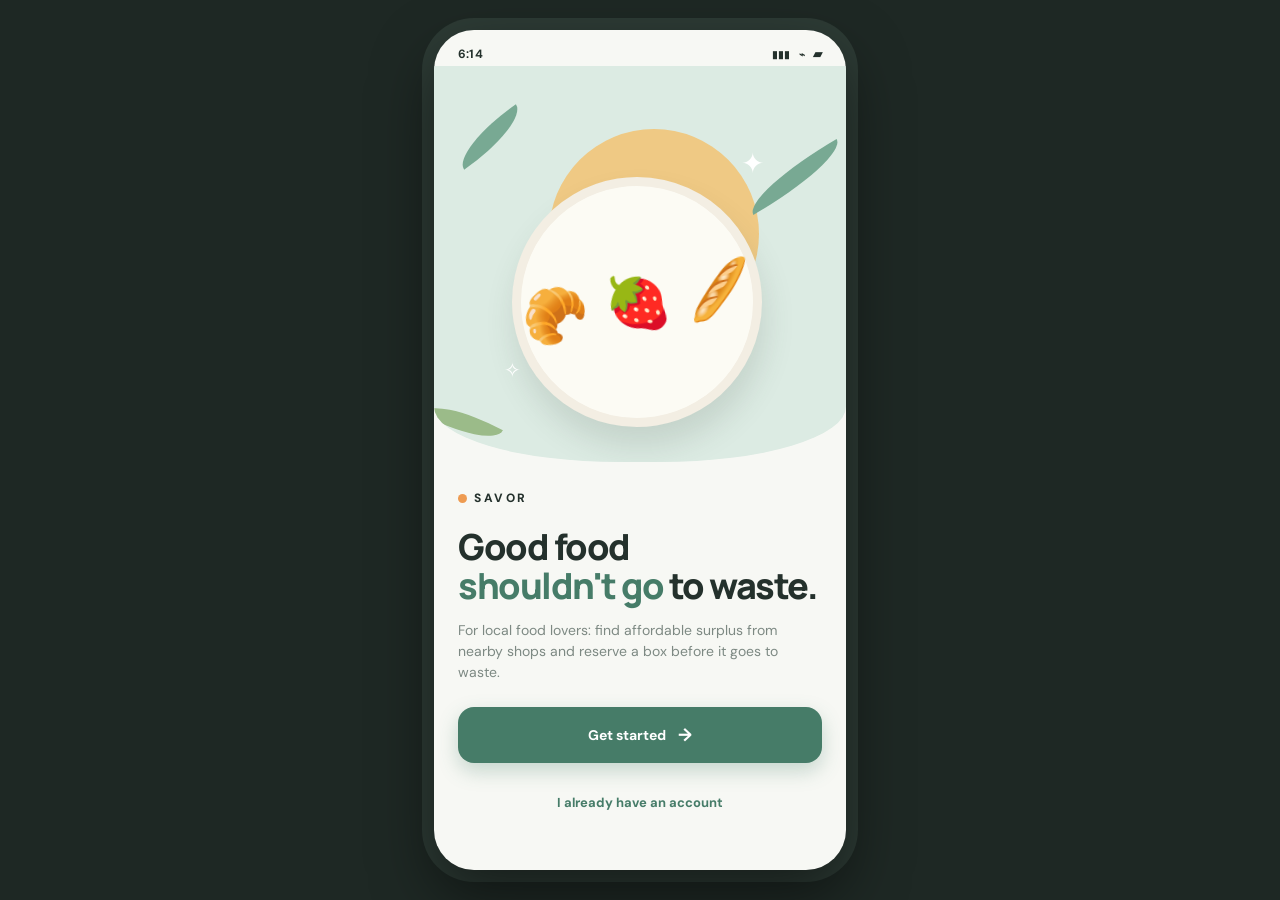
==== commit d21c26b6: "feat: update index.html and styles.css for improved user experience and accessibility - Revamped wel" ====
--- a/index.html
+++ b/index.html
@@ -69,9 +69,9 @@
             <div class="welcome-copy">
               <div class="brand-mark"><span class="brand-dot"></span>SAVOR</div>
               <h1>Good food<br /><em>shouldn't go</em> to waste.</h1>
-              <p>Rescue delicious surplus meals & pastry boxes from top local spots at up to 70% off.</p>
+              <p>For local food lovers: find affordable surplus from nearby shops and reserve a box before it goes to waste.</p>
               <button class="button primary full" data-go="auth">Get started <span>→</span></button>
-              <button class="text-button" data-go="auth">I already have an account</button>
+              <button class="text-button" id="existing-account-btn" data-go="auth">I already have an account</button>
             </div>
           </section>
 
@@ -87,37 +87,42 @@
               <h2>Let's find your<br /><em>first rescue.</em></h2>
               <p class="muted">Join a community saving good food and supporting local neighborhood spots.</p>
 
-              <form id="auth-form" onsubmit="return false;">
+              <form id="auth-form" novalidate>
+                <div class="input-group signup-name" hidden>
+                  <label for="auth-name">Name</label>
+                  <input id="auth-name" type="text" autocomplete="name" placeholder="Your name" />
+                </div>
                 <div class="form-stack">
                   <div class="input-group">
                     <label for="email">Email address</label>
-                    <input id="email" type="email" placeholder="you@example.com" value="alex@example.com" required />
+                    <input id="email" type="email" autocomplete="email" placeholder="you@example.com" aria-describedby="email-error" required />
+                    <small class="field-error" id="email-error" aria-live="polite"></small>
                   </div>
                   <div class="input-group">
                     <label for="password">Password</label>
                     <div class="password-input">
-                      <input id="password" type="password" placeholder="At least 8 characters" value="password123" required />
+                      <input id="password" type="password" autocomplete="current-password" placeholder="At least 8 characters" aria-describedby="password-error" required />
                       <button type="button" id="toggle-password" aria-label="Toggle password visibility">👁</button>
                     </div>
-                  </div>
-                </div>
-                <button type="submit" class="button primary full" id="auth-submit-btn" data-go="home">Continue <span>→</span></button>
+                    <small class="field-error" id="password-error" aria-live="polite"></small>
+                  </div>
+                </div>
+                <button type="submit" class="button primary full" id="auth-submit-btn">Continue <span>→</span></button>
+                <p class="auth-toggle-copy"><span id="auth-toggle-prompt">New to Savor?</span> <button type="button" class="text-button inline-button" id="auth-mode-toggle">Create an account</button></p>
               </form>
-
-              <div class="divider"><span>or continue with</span></div>
-              <button class="social-button" id="google-auth-btn"><span class="google">G</span> Google Sign-In</button>
-              <p class="terms">By continuing, you agree to Savor's <u>Terms of Service</u> and <u>Privacy Policy</u>.</p>
+              <p class="terms">By continuing, you agree to Savor's <button type="button" class="terms-link" data-modal="terms">Terms of Service</button> and <button type="button" class="terms-link" data-modal="privacy">Privacy Policy</button>.</p>
             </div>
           </section>
 
           <!-- 3. HOME / EXPLORE SCREEN -->
           <section id="screen-home" class="screen">
             <header class="home-header">
+              <button class="icon-button home-back" data-go="welcome" aria-label="Back to welcome">←</button>
               <div>
-                <div class="greeting">TUESDAY, OCTOBER 7</div>
-                <h2>Good morning, Alex <span>✦</span></h2>
-              </div>
-              <button class="avatar" title="Account profile">A</button>
+                <div class="greeting" id="today-label"></div>
+                <h2>Good morning, <span id="greeting-name">there</span> <span>✦</span></h2>
+              </div>
+              <button class="avatar" title="Open profile" aria-label="Open profile" data-go="profile">S</button>
             </header>
 
             <div class="location-pill" id="location-picker">
@@ -145,24 +150,32 @@
               <!-- Categories -->
               <div class="section-heading">
                 <h3>Rescues near you</h3>
-                <button class="link-button" data-go="empty">See all (12)</button>
-              </div>
-
-              <div class="category-row" id="category-row">
-                <button class="category active" data-cat="all">All</button>
+                <button class="link-button" data-go="explore">See all</button>
+              </div>
+
+              <div class="category-row" id="category-row" aria-label="Filter rescues by category">
+                <button class="category active" data-cat="all" aria-pressed="true">All</button>
                 <button class="category" data-cat="bakery">Bakery</button>
                 <button class="category" data-cat="produce">Produce</button>
                 <button class="category" data-cat="meals">Prepared Meals</button>
                 <button class="category" data-cat="cafe">Café & Coffee</button>
               </div>
 
+              <div class="loading-skeleton" id="home-skeleton" aria-label="Loading nearby rescues" hidden>
+                <div class="skeleton-card"></div><div class="skeleton-card"></div>
+              </div>
+              <div class="context-empty" id="search-empty" hidden>
+                <strong>No matches nearby</strong>
+                <p class="muted">Try a different search or browse all rescue boxes.</p>
+                <button type="button" class="button primary" id="clear-search">Clear search</button>
+              </div>
               <!-- Rescue Cards List -->
-              <div id="rescue-list">
+              <div id="rescue-list" aria-live="polite">
                 <!-- Card 1: Available -->
-                <article class="rescue-card" data-go="details">
+                <article class="rescue-card" data-go="details" data-item="bakery" data-category="bakery">
                   <div class="food-image bakery-image">
                     <span class="image-tag">ENDS SOON</span>
-                    <button class="heart-btn" aria-label="Save to favorites">♡</button>
+                    <button class="heart-btn" type="button" data-favorite="bakery" aria-label="Save Morning bakery surprise box to favorites">♡</button>
                     <div class="food-emoji">🥐</div>
                   </div>
                   <div class="card-info">
@@ -180,14 +193,15 @@
                 </article>
 
                 <!-- Card 2: Available -->
-                <article class="rescue-card" data-go="details">
+                <article class="rescue-card" data-go="details" data-item="produce" data-category="produce">
                   <div class="food-image produce-image">
-                    <button class="heart-btn" aria-label="Save to favorites">♡</button>
+                    <span class="image-tag">5 BOXES LEFT</span>
+                    <button class="heart-btn" type="button" data-favorite="produce" aria-label="Save Seasonal organic produce box to favorites">♡</button>
                     <div class="food-emoji">🥬</div>
                   </div>
                   <div class="card-info">
                     <div class="merchant-line">
-                      <span>Greenhouse Market</span>
+                      <span>Green Basket Co-op</span>
                       <span class="distance">0.7 mi</span>
                     </div>
                     <h3>Seasonal organic produce box</h3>
@@ -200,10 +214,10 @@
                 </article>
 
                 <!-- Card 3: Sold Out Trigger -->
-                <article class="rescue-card sold-out-card" data-go="soldout">
+                <article class="rescue-card sold-out-card" data-go="soldout" data-item="cafe" data-category="cafe">
                   <div class="food-image cafe-image">
                     <span class="image-tag tag-soldout">SOLD OUT</span>
-                    <button class="heart-btn" aria-label="Save to favorites">♡</button>
+                    <button class="heart-btn" type="button" data-favorite="cafe" aria-label="Save Daily Espresso & Bagel Bag to favorites">♡</button>
                     <div class="food-emoji">☕</div>
                   </div>
                   <div class="card-info">
@@ -237,10 +251,10 @@
 
             <!-- Tab Navigation Bar -->
             <nav class="tab-bar">
-              <button class="tab selected" data-tab="home"><span>⌂</span>Home</button>
-              <button class="tab" data-tab="explore" data-go="empty"><span>⌕</span>Explore</button>
-              <button class="tab" data-tab="saved" data-go="empty"><span>♡</span>Saved</button>
-              <button class="tab" data-tab="profile" data-go="auth"><span>♙</span>Profile</button>
+              <button class="tab selected" data-tab="home" data-go="home"><span aria-hidden="true">⌂</span>Home</button>
+              <button class="tab" data-tab="explore" data-go="explore"><span aria-hidden="true">⌕</span>Explore</button>
+              <button class="tab" data-tab="saved" data-go="saved"><span aria-hidden="true">♡</span>Saved</button>
+              <button class="tab" data-tab="profile" data-go="profile"><span aria-hidden="true">♙</span>Profile</button>
             </nav>
           </section>
 
@@ -249,13 +263,13 @@
             <header class="detail-header">
               <button class="round-button" data-go="home" aria-label="Back">←</button>
               <div class="detail-actions">
-                <button class="round-button heart-toggle-detail" aria-label="Favorite">♡</button>
+                <button class="round-button heart-toggle-detail" data-favorite="bakery" aria-label="Save this rescue to favorites">♡</button>
                 <button class="round-button share-detail" aria-label="Share">⤴</button>
               </div>
             </header>
             <div class="detail-scroll">
               <div class="detail-image bakery-image">
-                <span class="image-tag">3 BOXES LEFT</span>
+                <span class="image-tag"><span id="remaining-stock">3</span> BOXES LEFT</span>
                 <div class="detail-food">🥐</div>
                 <div class="image-dots"><i class="active"></i><i></i><i></i></div>
               </div>
@@ -264,7 +278,7 @@
                   <span>LE PETIT GRAIN · 0.3 MI AWAY</span>
                   <span class="verified" title="Verified Partner">✓</span>
                 </div>
-                <h1>Morning bakery surprise box</h1>
+                <h1 id="detail-name">Morning bakery surprise box</h1>
                 <p class="detail-description">
                   A delicious assortment of today's freshly baked artisanal pastries, croissants, brioches, and sourdough loaves that deserve to be enjoyed. Help reduce waste while savoring gourmet bakery items.
                 </p>
@@ -293,7 +307,7 @@
                     <strong>Le Petit Grain Bakery</strong>
                     <p>4.9 ★★★★★ (128 rescues)</p>
                   </div>
-                  <button class="link-button" id="view-shop-btn">View shop</button>
+                  <button class="link-button" id="view-shop-btn" type="button">View shop</button>
                 </div>
               </div>
             </div>
@@ -304,7 +318,7 @@
                 <del>$18.00</del>
                 <small>Taxes included</small>
               </div>
-              <button class="button primary" data-go="reserve">Reserve box <span>→</span></button>
+              <button class="button primary" id="reserve-from-details" data-go="reserve">Reserve box <span>→</span></button>
             </div>
           </section>
 
@@ -326,12 +340,13 @@
               </div>
 
               <div class="reservation-summary">
-                <div class="mini-food bakery-image">🥐</div>
+              <div class="mini-food bakery-image" id="reserve-emoji">🥐</div>
                 <div>
-                  <strong>Morning bakery surprise box</strong>
-                  <p>Le Petit Grain · Today</p>
-                </div>
-                <div class="summary-price">$5.00</div>
+                <strong id="reserve-item-name">Morning bakery surprise box</strong>
+                <p id="reserve-merchant">Le Petit Grain · Today</p>
+                <p id="reserve-selection-summary" class="selection-summary">Select pickup time and payment below.</p>
+                </div>
+              <div class="summary-price" id="reserve-unit-price">$5.00</div>
               </div>
 
               <div class="form-section">
@@ -341,7 +356,7 @@
                 </div>
 
                 <label for="pickup-name">Pickup Person Name
-                  <input type="text" id="pickup-name" value="Alex Morgan" required />
+                  <input type="text" id="pickup-name" autocomplete="name" placeholder="Name for pickup" required />
                 </label>
 
                 <div class="input-group">
@@ -353,26 +368,26 @@
                   </div>
                 </div>
 
-                <div class="input-group">
-                  <span class="label-text">Pickup Time Window</span>
-                  <div class="select-input" id="time-window-select">
-                    <span>Today, 10:00 AM – 10:30 AM</span>
-                    <span class="chevron">⌄</span>
-                  </div>
-                </div>
-
-                <div class="input-group">
-                  <span class="label-text">Payment Method</span>
-                  <div class="select-input" id="payment-method-select">
-                    <span><span class="card-brand">VISA</span> •••• 4242</span>
-                    <span class="chevron">Change ⌄</span>
-                  </div>
-                </div>
+                <fieldset class="input-group choice-group" id="pickup-slots">
+                  <legend class="label-text">Pickup time window</legend>
+                  <label><input type="radio" name="pickup-time" value="Today, 10:00 AM–10:30 AM" checked /> Today, 10:00–10:30 AM</label>
+                  <label><input type="radio" name="pickup-time" value="Today, 4:00 PM–4:30 PM" /> Today, 4:00–4:30 PM</label>
+                  <label><input type="radio" name="pickup-time" value="Today, 6:00 PM–6:30 PM" /> Today, 6:00–6:30 PM</label>
+                  <button type="button" class="link-button clear-time" id="clear-pickup-time">Clear selection</button>
+                  <small class="field-error" id="pickup-time-error" aria-live="polite"></small>
+                </fieldset>
+
+                <fieldset class="input-group choice-group" id="payment-options">
+                  <legend class="label-text">Payment method</legend>
+                  <label><input type="radio" name="payment-method" value="Card" checked /> Card</label>
+                  <label><input type="radio" name="payment-method" value="Mobile money" /> Mobile money</label>
+                  <label><input type="radio" name="payment-method" value="Pay at pickup" /> Pay at pickup</label>
+                </fieldset>
               </div>
 
               <!-- Price Breakdown -->
               <div class="price-breakdown">
-                <div class="breakdown-row"><span>Item subtotal (1x box)</span><span>$5.00</span></div>
+                <div class="breakdown-row"><span>Item subtotal (<span id="subtotal-quantity">1</span> × box)</span><span id="checkout-subtotal">$5.00</span></div>
                 <div class="breakdown-row"><span>Service fee (Food rescue support)</span><span>$0.50</span></div>
                 <div class="breakdown-row total-row"><span>Total charge</span><span id="checkout-total">$5.50</span></div>
               </div>
@@ -387,7 +402,7 @@
                 <span class="price" id="checkout-total-cta">$5.50</span>
                 <small>Charged upon confirmation</small>
               </div>
-              <button class="button primary" id="confirm-reservation-btn" data-go="success">Confirm reservation</button>
+              <button class="button primary" id="confirm-reservation-btn">Confirm reservation</button>
             </div>
           </section>
 
@@ -397,33 +412,30 @@
               <div class="success-mark">✓</div>
               <div class="eyebrow">RESERVATION CONFIRMED</div>
               <h1>Your rescue is<br /><em>waiting for you.</em></h1>
-              <p class="muted">We've saved your Morning bakery box at Le Petit Grain!</p>
+              <p class="muted" id="success-message"></p>
 
               <!-- Digital Ticket Component -->
               <div class="ticket">
                 <div class="ticket-top">
                   <div>
                     <span>PICKUP WINDOW TODAY</span>
-                    <strong>10:00 AM – 10:30 AM</strong>
-                  </div>
-                  <div class="ticket-code">
-                    SVR
-                    <b>#2841</b>
-                  </div>
+                    <strong id="success-time"></strong>
+                  </div>
+                  <div class="ticket-code"><span id="success-quantity">1</span><b>BOXES</b></div>
                 </div>
                 <div class="ticket-divider"></div>
                 <div class="ticket-bottom">
                   <div class="seller-logo">LP</div>
                   <div>
-                    <strong>Le Petit Grain Bakery</strong>
-                    <p>182 Atlantic Ave, Brooklyn NY</p>
+                    <strong id="success-merchant">Le Petit Grain Bakery</strong>
+                    <p id="success-payment"></p>
                   </div>
                   <span class="map-pin">⌖</span>
                 </div>
                 <!-- Simulated Barcode -->
                 <div class="ticket-barcode">
                   <div class="barcode-lines">||||| | |||| ||| |||| | ||||| |||</div>
-                  <small>Present this screen to staff at pickup</small>
+                  <small>Present this screen to staff · Total <strong id="success-total"></strong></small>
                 </div>
               </div>
 
@@ -431,30 +443,31 @@
                 <button class="button primary full" data-go="home">Back to Home <span>→</span></button>
                 <button class="outline-button full" id="add-cal-btn">Add to Calendar 📅</button>
               </div>
-              <p class="success-foot">Confirmation receipt emailed to <strong>alex@example.com</strong></p>
+              <p class="success-foot" id="success-pickup-name"></p>
             </div>
           </section>
 
           <!-- 7. STATE: EMPTY STATE -->
           <section id="screen-empty" class="screen state-screen">
             <button class="icon-button back-state" data-go="home" aria-label="Back">←</button>
-            <div class="state-illustration">⌕</div>
-            <h2>No rescues here <em>yet.</em></h2>
-            <p class="muted">All surplus boxes in this category have been claimed for today. Check back soon or try expanding your search distance.</p>
-            <button class="button primary" data-go="home">Back to Home</button>
+            <div class="state-illustration" id="empty-icon">⌕</div>
+            <h2 id="empty-title">No rescues here <em>yet.</em></h2>
+            <p class="muted" id="empty-message">All surplus boxes in this category have been claimed for today. Check back soon or try expanding your search distance.</p>
+            <button class="button primary" data-go="explore" id="empty-action">Explore rescues</button>
           </section>
 
           <!-- 8. STATE: ERROR STATE -->
           <section id="screen-error" class="screen state-screen">
-            <button class="icon-button back-state" data-go="home" aria-label="Back">←</button>
+            <button class="icon-button back-state" id="error-back" data-go="home" aria-label="Back">←</button>
             <div class="state-illustration error">!</div>
             <h2>Something went<br /><em>off course.</em></h2>
             <p class="muted">We couldn't load nearby rescues due to a connection drop. Please check your internet connection.</p>
-            <button class="button primary" id="retry-error-btn" data-state="loading">Retry connection</button>
+            <button class="button primary" id="retry-error-btn">Retry connection</button>
           </section>
 
           <!-- 9. STATE: LOADING STATE -->
           <section id="screen-loading" class="screen state-screen">
+            <button class="icon-button back-state" id="loading-back" data-go="home" aria-label="Back to previous screen">←</button>
             <div class="spinner"></div>
             <h2>Finding good food<br /><em>near you...</em></h2>
             <p class="muted">Locating nearby partners and available surplus boxes.</p>
@@ -465,7 +478,7 @@
             <header class="detail-header">
               <button class="round-button" data-go="home" aria-label="Back">←</button>
               <div class="detail-actions">
-                <button class="round-button">♡</button>
+                <button class="round-button" data-favorite="cafe" aria-label="Save Daily Espresso & Bagel Bag to favorites">♡</button>
               </div>
             </header>
             <div class="detail-scroll">
@@ -497,7 +510,7 @@
                     <strong>Brooklyn Craft Roast</strong>
                     <p>4.8 ★★★★★ (94 rescues)</p>
                   </div>
-                  <button class="link-button">Notify me when available</button>
+                  <button class="link-button" id="notify-toggle" type="button" aria-pressed="false">Notify me when available</button>
                 </div>
               </div>
             </div>
@@ -510,11 +523,75 @@
               <button class="button primary full disabled-btn" disabled>Sold Out for Today</button>
             </div>
           </section>
-
+          <section id="screen-explore" class="screen">
+            <header class="simple-header">
+              <button class="icon-button" data-go="home" aria-label="Back to home">←</button><strong>Explore rescues</strong><span class="header-spacer"></span>
+            </header>
+            <div class="home-scroll secondary-scroll">
+              <p class="muted">Browse every nearby surplus box and filter by category.</p>
+              <div class="category-row explore-categories"></div>
+              <div id="explore-list"></div>
+              <div class="context-empty" id="explore-empty" hidden><strong>No boxes in this category yet</strong><p class="muted">Try another category.</p></div>
+            </div>
+            <nav class="tab-bar" aria-label="Main navigation">
+              <button class="tab" data-tab="home" data-go="home"><span aria-hidden="true">⌂</span>Home</button>
+              <button class="tab selected" data-tab="explore" data-go="explore"><span aria-hidden="true">⌕</span>Explore</button>
+              <button class="tab" data-tab="saved" data-go="saved"><span aria-hidden="true">♡</span>Saved</button>
+              <button class="tab" data-tab="profile" data-go="profile"><span aria-hidden="true">♙</span>Profile</button>
+            </nav>
+          </section>
+
+          <section id="screen-saved" class="screen">
+            <header class="simple-header">
+              <button class="icon-button" data-go="home" aria-label="Back to home">←</button><strong>Saved rescues</strong><span class="header-spacer"></span>
+            </header>
+            <div class="home-scroll secondary-scroll">
+              <p class="muted">Your favourite local food finds.</p>
+              <div id="saved-list"></div>
+              <div class="context-empty" id="saved-empty" hidden><div class="state-illustration">♡</div><strong>No saved boxes yet</strong><p class="muted">Tap the heart on any rescue to keep it here.</p><button class="button primary" data-go="explore">Explore rescues</button></div>
+            </div>
+            <nav class="tab-bar" aria-label="Main navigation">
+              <button class="tab" data-tab="home" data-go="home"><span aria-hidden="true">⌂</span>Home</button>
+              <button class="tab" data-tab="explore" data-go="explore"><span aria-hidden="true">⌕</span>Explore</button>
+              <button class="tab selected" data-tab="saved" data-go="saved"><span aria-hidden="true">♡</span>Saved</button>
+              <button class="tab" data-tab="profile" data-go="profile"><span aria-hidden="true">♙</span>Profile</button>
+            </nav>
+          </section>
+
+          <section id="screen-profile" class="screen">
+            <header class="simple-header">
+              <button class="icon-button" data-go="home" aria-label="Back to home">←</button><strong>Your profile</strong><span class="header-spacer"></span>
+            </header>
+            <div class="profile-content">
+              <div class="profile-card"><div class="avatar profile-avatar" id="profile-avatar">S</div><div><strong id="profile-name">Food rescuer</strong><p id="profile-email" class="muted">Local demo account</p></div></div>
+              <h3>Past reservations</h3>
+              <div id="reservation-history"></div>
+              <div class="context-empty" id="reservations-empty" hidden><strong>No reservations yet</strong><p class="muted">Your confirmed food rescues will appear here.</p><button class="button primary" data-go="explore">Find a rescue</button></div>
+              <label class="offline-toggle"><input type="checkbox" id="offline-toggle" /> Simulate offline connection</label>
+              <button class="outline-button full" id="logout-btn">Log out</button>
+            </div>
+            <nav class="tab-bar" aria-label="Main navigation">
+              <button class="tab" data-tab="home" data-go="home"><span aria-hidden="true">⌂</span>Home</button>
+              <button class="tab" data-tab="explore" data-go="explore"><span aria-hidden="true">⌕</span>Explore</button>
+              <button class="tab" data-tab="saved" data-go="saved"><span aria-hidden="true">♡</span>Saved</button>
+              <button class="tab selected" data-tab="profile" data-go="profile"><span aria-hidden="true">♙</span>Profile</button>
+            </nav>
+          </section>
+
+          <section id="screen-shop" class="screen">
+            <header class="simple-header"><button class="icon-button" data-go="details" aria-label="Back to rescue details">←</button><strong>Local shop</strong><span class="header-spacer"></span></header>
+            <div class="shop-content"><div class="seller-logo">LP</div><h1>Le Petit Grain Bakery</h1><p class="muted">Neighbourhood shop · 4.9 ★★★★★</p><p>Fresh local food and daily surplus boxes. Rescue today's extras and help keep good food in the neighbourhood.</p><p><strong>Pickup:</strong> <span class="shop-address">182 Atlantic Ave, Brooklyn NY</span></p><button class="button primary full" data-go="details">Back to rescue</button></div>
+          </section>
+
+          </section>
         </section>
       </main>
     </div>
 
+    <dialog id="info-modal" aria-labelledby="modal-title">
+      <form method="dialog"><button class="icon-button modal-close" aria-label="Close dialog">×</button></form>
+      <h2 id="modal-title"></h2><p id="modal-copy"></p><button class="button primary full" id="modal-dismiss" type="button">Got it</button>
+    </dialog>
     <script src="app.js"></script>
   </body>
 </html>
--- a/styles.css
+++ b/styles.css
@@ -21,6 +21,8 @@
   box-sizing: border-box;
 }
 
+[hidden] { display: none !important; }
+
 body {
   margin: 0;
   background: #1e2824;
@@ -99,6 +101,7 @@
   font-weight: 600;
   cursor: pointer;
   transition: all 0.15s ease;
+  min-height: 44px;
 }
 
 .demo-btn:hover {
@@ -221,6 +224,14 @@
   opacity: 1;
 }
 
+button, input, select, [role="button"] { -webkit-tap-highlight-color: transparent; }
+button:focus-visible, input:focus-visible, [role="button"]:focus-visible, summary:focus-visible {
+  outline: 3px solid #d2843f;
+  outline-offset: 2px;
+}
+.demo-bar { display: none; }
+body.demo-mode .demo-bar { display: flex; }
+
 /* Shared UI Branding & Elements */
 .brand-mark {
   display: flex;
@@ -305,6 +316,8 @@
   display: block;
   margin: 18px auto 0;
   font-size: 13px;
+  min-height: 44px;
+  padding: 10px;
 }
 
 .link-button {
@@ -327,8 +340,9 @@
   cursor: pointer;
   display: grid;
   place-items: center;
-  width: 36px;
-  height: 36px;
+  width: 44px;
+  height: 44px;
+  flex: 0 0 44px;
   border-radius: 50%;
 }
 
@@ -490,7 +504,8 @@
   border: 0;
   background: none;
   color: var(--muted);
-  padding: 0 14px;
+  min-width: 44px;
+  min-height: 44px;
   cursor: pointer;
 }
 
@@ -559,8 +574,8 @@
 }
 
 .avatar {
-  width: 38px;
-  height: 38px;
+  width: 44px;
+  height: 44px;
   border: 0;
   border-radius: 50%;
   background: #c9ded2;
@@ -571,6 +586,8 @@
 
 .location-pill {
   margin: 0 20px 14px;
+  min-height: 44px;
+  padding: 4px 8px;
   color: var(--green);
   font-size: 12px;
   font-weight: 700;
@@ -693,7 +710,8 @@
   border: 1px solid var(--line);
   background: #ffffff;
   border-radius: 20px;
-  padding: 8px 14px;
+  min-height: 44px;
+  padding: 9px 14px;
   color: #72827a;
   font-size: 12px;
   font-weight: 600;
@@ -766,8 +784,8 @@
   right: 12px;
   top: 12px;
   background: rgba(255, 255, 255, 0.85);
-  width: 28px;
-  height: 28px;
+  width: 44px;
+  height: 44px;
   border-radius: 50%;
   border: 0;
   display: grid;
@@ -887,6 +905,9 @@
   gap: 4px;
   place-items: center;
   cursor: pointer;
+  width: 25%;
+  min-height: 56px;
+  flex: 1 1 25%;
 }
 
 .tab span { font-size: 20px; }
@@ -913,8 +934,8 @@
 .round-button {
   background: rgba(255, 255, 255, 0.9);
   box-shadow: 0 4px 12px rgba(44, 60, 50, 0.15);
-  width: 38px;
-  height: 38px;
+  width: 44px;
+  height: 44px;
   border-radius: 50%;
   font-size: 16px;
 }
@@ -1131,6 +1152,7 @@
 .reservation-summary div:nth-child(2) { flex: 1; }
 .reservation-summary strong { font-size: 13px; }
 .reservation-summary p { color: var(--muted); font-size: 11px; margin: 2px 0 0; }
+.reservation-summary .selection-summary { font-size: 10px; }
 .summary-price { font-weight: 800; font-size: 15px; color: var(--green); }
 
 .form-section {
@@ -1157,8 +1179,8 @@
 }
 
 .qty-btn {
-  width: 32px;
-  height: 32px;
+  width: 44px;
+  height: 44px;
   border-radius: 8px;
   border: 1px solid var(--line);
   background: #f7f8f4;
@@ -1416,6 +1438,85 @@
 
 .text-muted { color: var(--muted) !important; }
 
+.button:disabled, .qty-btn:disabled {
+  background: #dce2de;
+  color: #8b9690;
+  box-shadow: none;
+  cursor: not-allowed;
+}
+.link-button, .inline-button, .terms-link {
+  min-height: 44px;
+  padding: 8px;
+}
+.terms-link {
+  border: 0;
+  background: transparent;
+  color: var(--green);
+  text-decoration: underline;
+  font: inherit;
+  cursor: pointer;
+}
+.auth-toggle-copy { text-align: center; color: var(--muted); font-size: 12px; }
+.text-button.inline-button { display: inline-flex; align-items: center; margin: 0; }
+.signup-name[hidden] { display: none; }
+.field-error { display: block; color: #b54840; font-size: 12px; min-height: 0; }
+.field-error:not(:empty) { margin-top: 2px; }
+.choice-group { border: 0; padding: 0; margin: 0; min-width: 0; }
+.choice-group legend { padding: 0 0 6px; }
+.choice-group label {
+  min-height: 44px;
+  display: flex;
+  align-items: center;
+  gap: 10px;
+  padding: 8px 12px;
+  background: #fff;
+  border: 1px solid var(--line);
+  border-radius: 10px;
+  font-size: 13px;
+}
+.choice-group input[type="radio"] { width: 20px; height: 20px; accent-color: var(--green); }
+.loading-skeleton { display: grid; gap: 14px; }
+.skeleton-card {
+  height: 220px;
+  border-radius: 18px;
+  background: linear-gradient(100deg, #e7ebe7 20%, #f4f6f3 40%, #e7ebe7 60%);
+  background-size: 200% 100%;
+  animation: shimmer 1.2s ease-in-out infinite;
+}
+@keyframes shimmer { to { background-position-x: -200%; } }
+.context-empty { padding: 24px 14px; text-align: center; background: #fff; border-radius: 16px; }
+.context-empty .state-illustration { margin-top: 0; }
+.history-card { padding: 14px; margin: 10px 0; border: 1px solid var(--line); border-radius: 14px; background: #fff; }
+.history-card p { margin: 6px 0 0; color: var(--muted); font-size: 12px; }
+.profile-content, .shop-content { padding: 20px; }
+.profile-content { padding-bottom: 110px; }
+.profile-content h3 { margin: 24px 0 10px; }
+.profile-card { display: flex; gap: 14px; align-items: center; padding: 16px; background: #fff; border-radius: 16px; }
+.profile-card p { margin: 4px 0 0; }
+.profile-avatar { display: grid; place-items: center; flex: 0 0 44px; }
+.offline-toggle { min-height: 52px; display: flex; gap: 12px; align-items: center; margin: 20px 0; font-size: 13px; }
+.offline-toggle input { width: 22px; height: 22px; accent-color: var(--green); }
+.shop-content { text-align: center; }
+.shop-content .seller-logo { margin: 30px auto 14px; width: 64px; height: 64px; font-size: 18px; }
+.shop-content h1 { font: 800 26px "Manrope", sans-serif; }
+.shop-content p { line-height: 1.6; }
+.secondary-scroll { padding-top: 4px; padding-bottom: 100px; }
+#screen-explore .home-scroll, #screen-saved .home-scroll { max-height: calc(840px - 150px); }
+#screen-empty { padding-top: 84px; }
+#info-modal {
+  border: 0;
+  border-radius: 20px;
+  width: min(90vw, 360px);
+  padding: 28px 22px 22px;
+  color: var(--ink);
+  box-shadow: var(--shadow-lg);
+}
+#info-modal::backdrop { background: rgba(20, 28, 25, .55); }
+#info-modal h2 { font: 800 22px "Manrope", sans-serif; }
+#info-modal p { color: var(--muted); line-height: 1.6; font-size: 14px; }
+#info-modal form { position: absolute; top: 10px; right: 10px; }
+#info-modal .modal-close { font-size: 24px; }
+
 /* Responsive Mobile-First & Safe Area Optimizations */
 @media (max-width: 600px) {
   body {
@@ -1500,5 +1601,13 @@
   .status-bar {
     padding-top: max(8px, env(safe-area-inset-top, 8px));
   }
-}
-
+
+  .welcome-art { min-height: 290px; }
+  .plate { width: min(250px, 70vw); height: min(250px, 70vw); left: 50%; transform: translateX(-50%) rotate(-9deg); font-size: clamp(38px, 13vw, 54px); }
+  .category-row { overscroll-behavior-x: contain; scroll-padding-inline: 8px; padding-inline: 2px; }
+  .home-scroll, .detail-scroll, .reserve-scroll { overscroll-behavior-y: contain; }
+  .bottom-cta { gap: 8px; padding-left: 14px; padding-right: 14px; }
+  .bottom-cta .button { min-height: 48px; padding: 12px 14px; }
+  .tab { flex: 1 1 25%; }
+  #screen-explore .home-scroll, #screen-saved .home-scroll { max-height: calc(100dvh - 110px); }
+}
